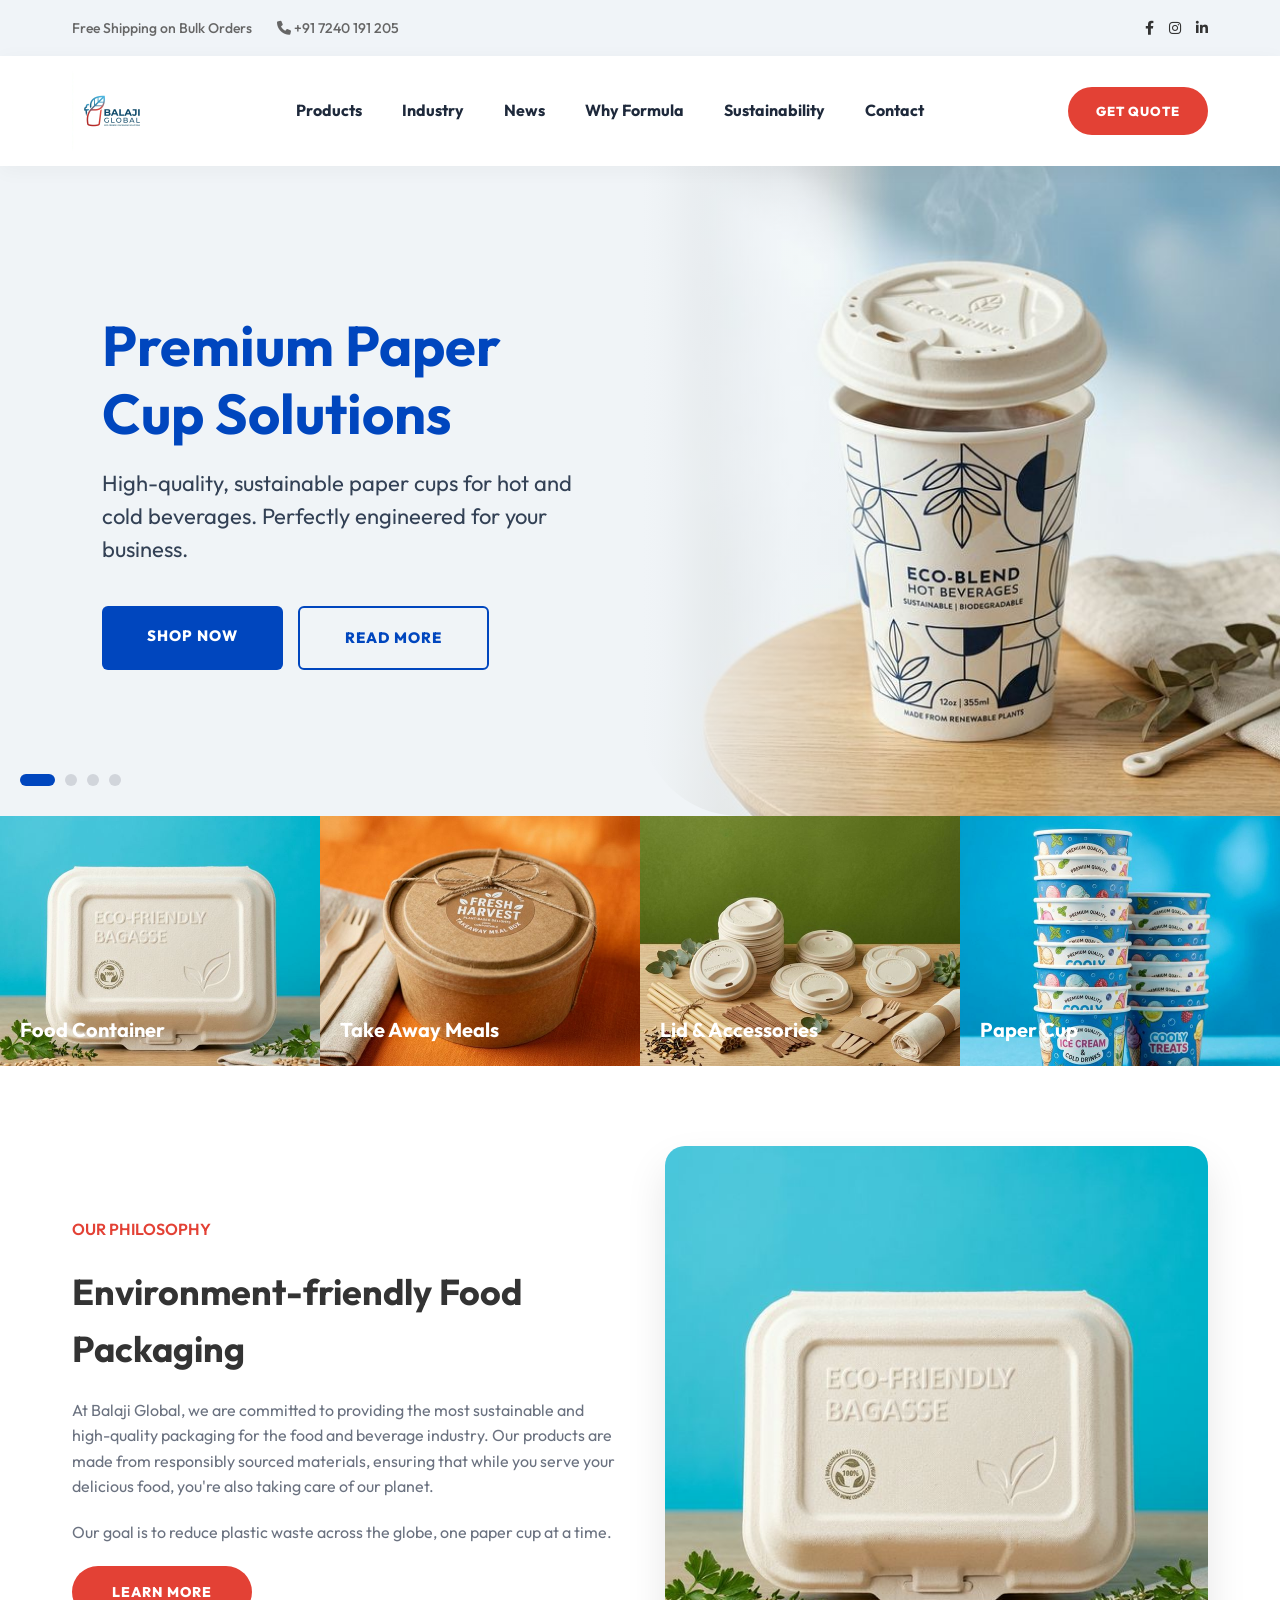
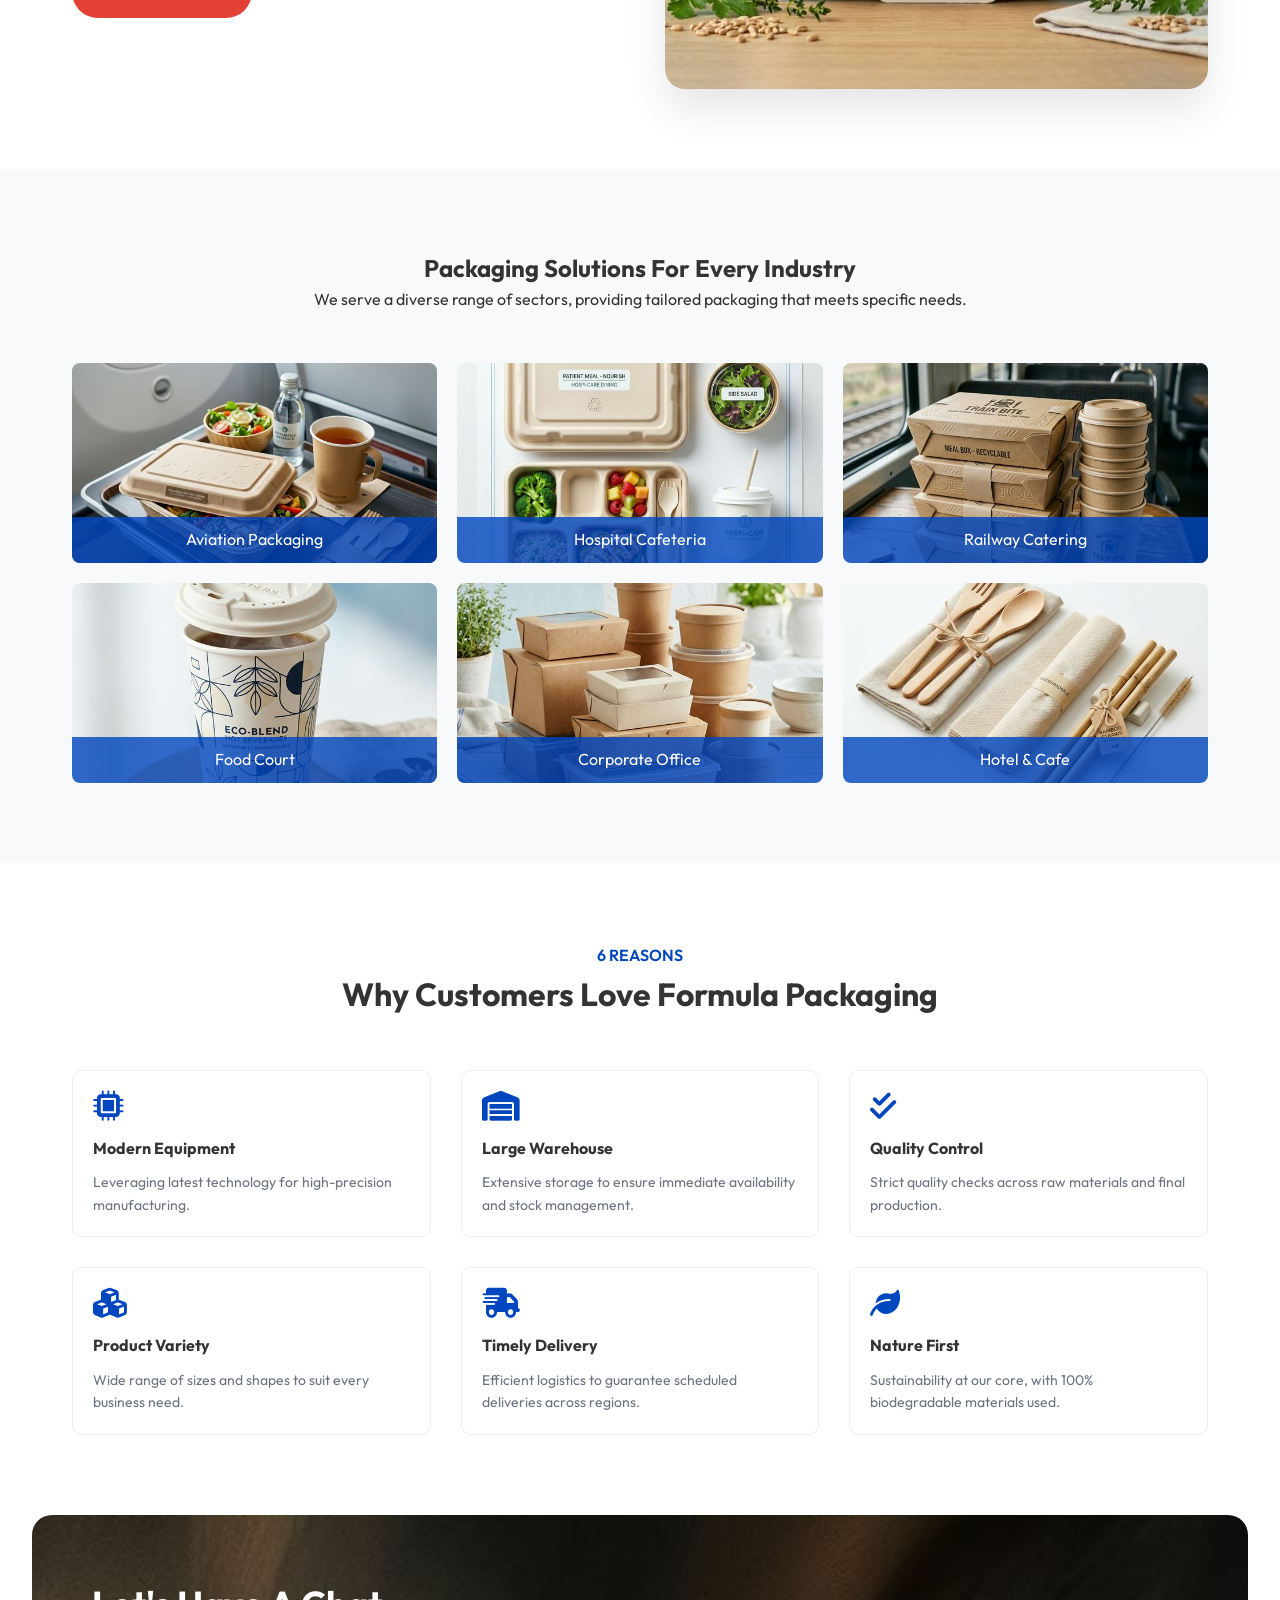
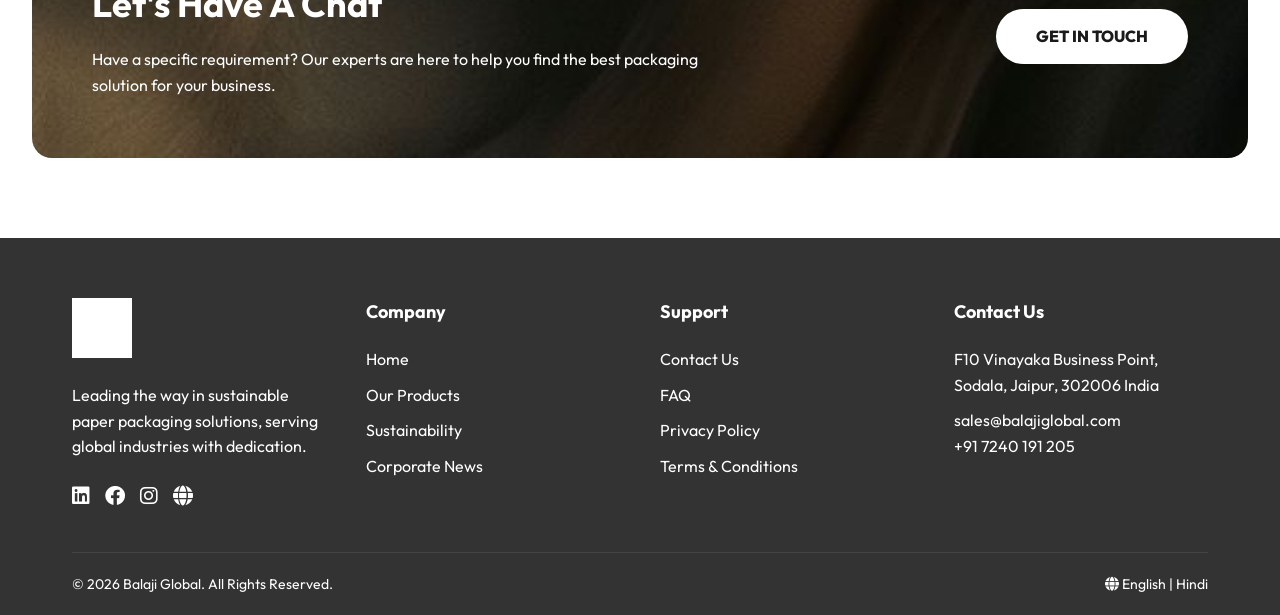
==== index.html @ 2c3d489d "Initial responsive and footer updates" ====
<!DOCTYPE html>
<html lang="en">

<head>
    <meta charset="UTF-8">
    <meta name="viewport" content="width=device-width, initial-scale=1.0">
    <title>Balaji Global | Eco-Friendly Packaging Solutions</title>
    <meta name="description"
        content="Balaji Global is a leading manufacturer of sustainable, eco-friendly food packaging, paper cups, and disposable tableware.">
    <!-- Google Fonts -->
    <link rel="preconnect" href="https://fonts.googleapis.com">
    <link rel="preconnect" href="https://fonts.gstatic.com" crossorigin>
    <link href="https://fonts.googleapis.com/css2?family=Outfit:wght@300;400;600;700&display=swap" rel="stylesheet">
    <!-- Favicon -->
    <link rel="icon" type="image/png" href="./assets/images/logo-icon.png">
    <!-- Custom Style -->
    <link rel="stylesheet" href="./index.css">
    <!-- Font Awesome for Icons -->
    <link rel="stylesheet" href="https://cdnjs.cloudflare.com/ajax/libs/font-awesome/6.0.0/css/all.min.css">
</head>

<body>
    <div class="top-bar">
        <div class="container top-bar-inner">
            <div class="top-info">
                <span>Free Shipping on Bulk Orders</span>
                <span><i class="fas fa-phone"></i> +91 7240 191 205</span>
            </div>
            <div class="top-links">
                <a href="#"><i class="fab fa-facebook-f"></i></a>
                <a href="#"><i class="fab fa-instagram"></i></a>
                <a href="#"><i class="fab fa-linkedin-in"></i></a>
            </div>
        </div>
    </div>

    <!-- Header -->
    <header class="site-header">
        <div class="container header-inner">
            <a href="/" class="logo">
                <img src="./assets/images/logo.png" alt="Balaji Global Logo" style="height: 80px; width: auto;">
            </a>
            <nav class="nav">
                <ul class="nav-links">
                    <li><a href="products.html">Products</a></li>
                    <li><a href="industry.html">Industry</a></li>
                    <li><a href="news.html">News</a></li>
                    <li><a href="formula.html">Why Formula</a></li>
                    <li><a href="sustainability.html">Sustainability</a></li>
                    <li><a href="contact.html">Contact</a></li>
                </ul>
            </nav>
            <div class="header-actions">
                <a href="contact.html" class="btn btn-secondary" style="border-radius: 30px; font-weight: 800; padding: 14px 28px; font-size: 13px;">GET QUOTE</a>
            </div>
            
            <div class="mobile-menu-toggle" id="mobile-toggle">
                <span></span>
                <span></span>
                <span></span>
            </div>
            
            <div class="mobile-nav" id="mobile-menu">
                <a href="index.html">Home</a>
                <a href="products.html">Products</a>
                <a href="industry.html">Industry</a>
                <a href="news.html">News</a>
                <a href="formula.html">Why Formula</a>
                <a href="sustainability.html">Sustainability</a>
                <a href="contact.html">Contact</a>
            </div>
        </div>
    </header>

    <main>
        <!-- Hero Section -->
        <section class="hero">
            <!-- Slide 1: Paper Cups -->
            <div class="hero-slide active">
                <div class="hero-content">
                    <h1>Premium Paper <br>Cup Solutions</h1>
                    <p>High-quality, sustainable paper cups for hot and cold beverages. Perfectly engineered for your business.</p>
                    <div class="hero-actions">
                        <a href="products.html" class="btn btn-primary btn-large" style="font-weight: 800; border-radius: 6px;">SHOP NOW</a>
                        <a href="products.html" class="btn btn-large" style="border: 2px solid var(--primary-color); color: var(--primary-color); background: transparent; font-weight: 800; border-radius: 6px;">READ MORE</a>
                    </div>
                </div>
                <div class="hero-image" style="background-image: url('./assets/images/hero.png');"></div>
            </div>

            <!-- Slide 2: Takeaway -->
            <div class="hero-slide">
                <div class="hero-content">
                    <h1>Eco-Friendly <br>Takeaway Boxes</h1>
                    <p>Durable and grease-resistant food containers for the modern food delivery experience.</p>
                    <div class="hero-actions">
                        <a href="products.html" class="btn btn-primary btn-large" style="font-weight: 800; border-radius: 6px;">VIEW RANGE</a>
                        <a href="contact.html" class="btn btn-large" style="border: 2px solid var(--primary-color); color: var(--primary-color); background: transparent; font-weight: 800; border-radius: 6px;">CATALOGUE</a>
                    </div>
                </div>
                <div class="hero-image" style="background-image: url('./assets/images/hero-takeaway.png');"></div>
            </div>

            <!-- Slide 3: Bagasse Tableware -->
            <div class="hero-slide">
                <div class="hero-content">
                    <h1>Premium Bagasse <br>Tableware</h1>
                    <p>Sturdy, elegant, and 100% compostable plates and bowls made from natural sugarcane fiber.</p>
                    <div class="hero-actions">
                        <a href="products.html" class="btn btn-primary btn-large" style="font-weight: 800; border-radius: 6px;">EXPLORE</a>
                        <a href="products.html" class="btn btn-large" style="border: 2px solid var(--primary-color); color: var(--primary-color); background: transparent; font-weight: 800; border-radius: 6px;">LEARN MORE</a>
                    </div>
                </div>
                <div class="hero-image" style="background-image: url('./assets/images/hero-tableware.png');"></div>
            </div>

            <!-- Slide 4: Accessories -->
            <div class="hero-slide">
                <div class="hero-content">
                    <h1>Sustainable <br>Dining Essentials</h1>
                    <p>From wooden cutlery to bamboo straws, complete your service with our earth-first accessories.</p>
                    <div class="hero-actions">
                        <a href="products.html" class="btn btn-primary btn-large" style="font-weight: 800; border-radius: 6px;">BROWSE ALL</a>
                        <a href="contact.html" class="btn btn-large" style="border: 2px solid var(--primary-color); color: var(--primary-color); background: transparent; font-weight: 800; border-radius: 6px;">GET QUOTE</a>
                    </div>
                </div>
                <div class="hero-image" style="background-image: url('./assets/images/hero-accessories.png');"></div>
            </div>

            <!-- Slider Indicators -->
            <div class="hero-dots" style="left: 20px; z-index: 100;">
                <span class="dot active" data-index="0"></span>
                <span class="dot" data-index="1"></span>
                <span class="dot" data-index="2"></span>
                <span class="dot" data-index="3"></span>
            </div>
        </section>

        <!-- Product Categories -->
        <section class="categories">
            <div class="category-grid">
                <div class="category-card blue">
                    <img src="./assets/images/category-food-container.png" alt="Food Container">
                    <h3>Food Container</h3>
                </div>
                <div class="category-card orange">
                    <img src="./assets/images/category-takeaway.png" alt="Take Away">
                    <h3>Take Away Meals</h3>
                </div>
                <div class="category-card green">
                    <img src="./assets/images/category-lids.png" alt="Lids">
                    <h3>Lid & Accessories</h3>
                </div>
                <div class="category-card blue">
                    <img src="./assets/images/category-paper-cup.png" alt="Paper Cup">
                    <h3>Paper Cup</h3>
                </div>
            </div>
        </section>

        <!-- Philosophy / Environment Section -->
        <section class="section">
            <div class="container about-section">
                <div class="about-content">
                    <p style="color: var(--accent-red); font-weight: 600;">OUR PHILOSOPHY</p>
                    <h2>Environment-friendly Food Packaging</h2>
                    <p>At Balaji Global, we are committed to providing the most sustainable and high-quality packaging
                        for the food and beverage industry. Our products are made from responsibly sourced materials,
                        ensuring that while you serve your delicious food, you're also taking care of our planet.</p>
                    <p>Our goal is to reduce plastic waste across the globe, one paper cup at a time.</p>
                    <a href="products.html" class="btn btn-secondary" style="border-radius: 30px; padding: 15px 40px; font-weight: 800;">LEARN MORE</a>
                </div>
                <div class="about-image">
                    <img src="./assets/images/category-food-container.png" alt="Sustainable Packaging"
                        style="border-radius: 20px; box-shadow: 0 20px 40px rgba(0,0,0,0.1);">
                </div>
            </div>
        </section>

        <!-- Applications Section -->
        <section class="section" style="background-color: var(--light-bg);">
            <div class="container">
                <div class="section-header" style="text-align: center; margin-bottom: 50px;">
                    <h2>Packaging Solutions For Every Industry</h2>
                    <p>We serve a diverse range of sectors, providing tailored packaging that meets specific needs.</p>
                </div>
                <div class="app-grid">
                    <div class="app-card">
                        <img src="./assets/images/industry-aviation.png" alt="Aviation">
                        <div class="app-card-overlay">Aviation Packaging</div>
                    </div>
                    <div class="app-card">
                        <img src="./assets/images/industry-healthcare.png" alt="Hospital">
                        <div class="app-card-overlay">Hospital Cafeteria</div>
                    </div>
                    <div class="app-card">
                        <img src="./assets/images/industry-railway.png" alt="Railway">
                        <div class="app-card-overlay">Railway Catering</div>
                    </div>
                    <div class="app-card">
                        <img src="./assets/images/hero.png" alt="Food Court">
                        <div class="app-card-overlay">Food Court</div>
                    </div>
                    <div class="app-card">
                        <img src="./assets/images/hero-takeaway.png" alt="Office">
                        <div class="app-card-overlay">Corporate Office</div>
                    </div>
                    <div class="app-card">
                        <img src="./assets/images/hero-accessories.png" alt="Railway">
                        <div class="app-card-overlay">Hotel & Cafe</div>
                    </div>
                </div>
            </div>
        </section>

        <!-- Features (Why Us) Section -->
        <section class="section" style="background-color: #fff;">
            <div class="container">
                <div class="section-header" style="text-align: center; margin-bottom: 50px;">
                    <p style="color: var(--primary-color); font-weight: 600;">6 REASONS</p>
                    <h2 style="font-size: 32px;">Why Customers Love Formula Packaging</h2>
                </div>
                <div class="features-grid">
                    <div class="why-item" style="padding: 20px; border: 1px solid #eee; border-radius: 10px;">
                        <i class="fas fa-microchip"
                            style="font-size: 30px; color: var(--primary-color); margin-bottom: 15px; display: block;"></i>
                        <h4 style="margin-bottom: 10px;">Modern Equipment</h4>
                        <p style="color: var(--text-muted); font-size: 14px;">Leveraging latest technology for
                            high-precision manufacturing.</p>
                    </div>
                    <div class="why-item" style="padding: 20px; border: 1px solid #eee; border-radius: 10px;">
                        <i class="fas fa-warehouse"
                            style="font-size: 30px; color: var(--primary-color); margin-bottom: 15px; display: block;"></i>
                        <h4 style="margin-bottom: 10px;">Large Warehouse</h4>
                        <p style="color: var(--text-muted); font-size: 14px;">Extensive storage to ensure immediate
                            availability and stock management.</p>
                    </div>
                    <div class="why-item" style="padding: 20px; border: 1px solid #eee; border-radius: 10px;">
                        <i class="fas fa-check-double"
                            style="font-size: 30px; color: var(--primary-color); margin-bottom: 15px; display: block;"></i>
                        <h4 style="margin-bottom: 10px;">Quality Control</h4>
                        <p style="color: var(--text-muted); font-size: 14px;">Strict quality checks across raw materials
                            and final production.</p>
                    </div>
                    <div class="why-item" style="padding: 20px; border: 1px solid #eee; border-radius: 10px;">
                        <i class="fas fa-cubes"
                            style="font-size: 30px; color: var(--primary-color); margin-bottom: 15px; display: block;"></i>
                        <h4 style="margin-bottom: 10px;">Product Variety</h4>
                        <p style="color: var(--text-muted); font-size: 14px;">Wide range of sizes and shapes to suit
                            every business need.</p>
                    </div>
                    <div class="why-item" style="padding: 20px; border: 1px solid #eee; border-radius: 10px;">
                        <i class="fas fa-shipping-fast"
                            style="font-size: 30px; color: var(--primary-color); margin-bottom: 15px; display: block;"></i>
                        <h4 style="margin-bottom: 10px;">Timely Delivery</h4>
                        <p style="color: var(--text-muted); font-size: 14px;">Efficient logistics to guarantee scheduled
                            deliveries across regions.</p>
                    </div>
                    <div class="why-item" style="padding: 20px; border: 1px solid #eee; border-radius: 10px;">
                        <i class="fas fa-leaf"
                            style="font-size: 30px; color: var(--primary-color); margin-bottom: 15px; display: block;"></i>
                        <h4 style="margin-bottom: 10px;">Nature First</h4>
                        <p style="color: var(--text-muted); font-size: 14px;">Sustainability at our core, with 100%
                            biodegradable materials used.</p>
                    </div>
                </div>
            </div>
        </section>

        <!-- Call to Action Chat Banner -->
        <section class="section" style="padding: 0;">
            <div class="container chat-banner"
                style="background-image: url('./assets/images/chat-bg.png'); background-size: cover; border-radius: 20px;">
                <div class="chat-content">
                    <h2>Let's Have A Chat</h2>
                    <p>Have a specific requirement? Our experts are here to help you find the best packaging solution
                        for your business.</p>
                </div>
                <a href="contact.html" class="btn active" style="background-color: var(--white); color: var(--dark-bg); font-weight: 800; padding: 15px 40px; border-radius: 30px;">GET IN TOUCH</a>
            </div>
        </section>
    </main>

    <!-- Footer -->
    <footer class="site-footer">
        <div class="container">
            <div class="footer-grid">
                <div class="footer-col">
                    <img src="./assets/images/logo.png" alt="Logo"
                        style="height: 60px; width: auto; margin-bottom: 25px; filter: brightness(0) invert(1);">
                    <p>Leading the way in sustainable paper packaging solutions, serving global industries with
                        dedication.</p>
                    <div class="social-icons" style="margin-top:20px; display: flex; gap:15px;">
                        <a href="https://www.linkedin.com/company/jprglobalexports" target="_blank" style="color: #fff; font-size: 20px;"><i class="fab fa-linkedin"></i></a>
                        <a href="https://www.facebook.com/jprglobalexports" target="_blank" style="color: #fff; font-size: 20px;"><i class="fab fa-facebook"></i></a>
                        <a href="https://www.instagram.com/jprglobalexports/" target="_blank" style="color: #fff; font-size: 20px;"><i class="fab fa-instagram"></i></a>
                        <a href="https://t.globallinker.com/t92Dm" target="_blank" style="color: #fff; font-size: 20px;" title="Indian Trade Portal"><i class="fas fa-globe"></i></a>
                    </div>
                </div>
                <div class="footer-col">
                    <h4>Company</h4>
                    <ul class="footer-links">
                        <li><a href="index.html">Home</a></li>
                        <li><a href="products.html">Our Products</a></li>
                        <li><a href="sustainability.html">Sustainability</a></li>
                        <li><a href="news.html">Corporate News</a></li>
                    </ul>
                </div>
                <div class="footer-col">
                    <h4>Support</h4>
                    <ul class="footer-links">
                        <li><a href="contact.html">Contact Us</a></li>
                        <li><a href="#">FAQ</a></li>
                        <li><a href="#">Privacy Policy</a></li>
                        <li><a href="#">Terms & Conditions</a></li>
                    </ul>
                </div>
                <div class="footer-col">
                    <h4>Contact Us</h4>
                    <p>F10 Vinayaka Business Point,<br>Sodala, Jaipur, 302006 India</p>
                    <p style="margin-top: 10px;">sales@balajiglobal.com</p>
                    <p>+91 7240 191 205</p>
                </div>
            </div>
            <div class="footer-bottom">
                <p>&copy; 2026 Balaji Global. All Rights Reserved.</p>
                <div class="language-selector">
                    <i class="fas fa-globe"></i> English | Hindi
                </div>
            </div>
        </div>
    </footer>
    <script src="./main.js"></script>
</body>

</html>
---- index.css ----
:root {
  --primary-color: #0046be; 
  --secondary-color: #f99d1c;
  --accent-red: #e34135;
  --accent-green: #8cc63f;
  --dark-bg: #1a1a1a;
  --light-bg: #f8f9fa;
  --text-color: #333333;
  --text-muted: #6b7280;
  --white: #ffffff;
  --container-width: 1400px;
  --header-height: 100px;
  --transition-speed: 0.3s;
  --border-radius: 8px;
}

/* Reset and Base Styles */
* {
  margin: 0;
  padding: 0;
  box-sizing: border-box;
}

html {
  scroll-behavior: smooth;
}

body {
  font-family: 'Outfit', 'Inter', sans-serif;
  color: var(--text-color);
  background-color: var(--white);
  line-height: 1.6;
}

a {
  text-decoration: none;
  color: inherit;
  transition: var(--transition-speed);
}

ul {
  list-style: none;
}

img {
  max-width: 100%;
  height: auto;
  display: block;
}

.container {
  max-width: var(--container-width);
  margin: 0 auto;
  padding: 0 40px;
}

.section {
  padding: 80px 0;
}

.btn {
  display: inline-block;
  padding: 12px 24px;
  border-radius: var(--border-radius);
  font-weight: 600;
  cursor: pointer;
  transition: var(--transition-speed);
  border: none;
}

.btn-primary {
  background-color: var(--primary-color);
  color: var(--white);
}

.btn-primary:hover {
  background-color: #0037a3;
  transform: translateY(-2px);
}

.btn-secondary {
  background-color: #e34135;
  color: var(--white);
  text-transform: uppercase;
  letter-spacing: 1px;
  font-size: 14px;
  padding: 10px 25px;
  border-radius: 5px;
}

.btn-secondary:hover {
  background-color: #c9352b;
  transform: translateY(-2px);
}

/* Top Bar */
.top-bar {
  background-color: #f0f4f8;
  padding: 8px 0;
  font-size: 14px;
}

.top-bar-inner {
  display: flex;
  justify-content: space-between;
  align-items: center;
  height: 40px;
}

.top-info {
  display: flex;
  gap: 25px;
  align-items: center;
  color: #666;
  font-weight: 500;
}

.top-links {
  display: flex;
  align-items: center;
  gap: 15px;
}

.top-links a i {
  color: #333;
  transition: var(--transition-speed);
}

/* Header */
.site-header {
  height: var(--header-height);
  background-color: var(--white);
  box-shadow: 0 4px 20px rgba(0,0,0,0.04);
  position: sticky;
  top: 0;
  z-index: 1000;
  display: flex;
  align-items: center;
}

.header-inner {
  display: flex;
  justify-content: space-between;
  align-items: center;
  width: 100%;
}

.logo img {
  height: 90px;
  width: auto;
  object-fit: contain;
  transition: transform 0.3s ease;
}

.nav {
  flex-grow: 1;
  display: flex;
  justify-content: center;
}

.mobile-menu-toggle {
  display: none;
  flex-direction: column;
  gap: 5px;
  cursor: pointer;
  z-index: 1000;
  padding: 10px;
}

.mobile-menu-toggle span {
  width: 28px;
  height: 3px;
  background-color: var(--primary-color);
  border-radius: 3px;
  transition: all 0.3s ease;
}

/* Mobile Nav Overlay */
.mobile-nav {
  position: fixed;
  top: 0;
  right: -100%;
  width: 80%;
  height: 100vh;
  background-color: var(--white);
  z-index: 999;
  display: flex;
  flex-direction: column;
  padding: 100px 40px;
  gap: 30px;
  box-shadow: -10px 0 30px rgba(0,0,0,0.1);
  transition: all 0.5s cubic-bezier(0.4, 0, 0.2, 1);
}

.mobile-nav.active {
  right: 0;
}

.mobile-nav a {
  font-size: 24px;
  font-weight: 700;
  color: var(--text-color);
  text-decoration: none;
}

.mobile-nav a.active {
  color: var(--primary-color);
}

.nav-links {
  display: flex;
  gap: 40px;
}

.nav-links a {
  font-weight: 700;
  font-size: 16px;
  color: #1e293b;
  text-transform: capitalize;
  transition: all 0.3s ease;
}

.nav-links a:hover {
  color: var(--primary-color);
}

.header-actions {
  display: flex;
  align-items: center;
  gap: 20px;
}

.header-actions i {
  font-size: 22px;
  color: #222;
  cursor: pointer;
  transition: var(--transition-speed);
}

.header-actions i:hover {
  color: var(--primary-color);
}

/* Hero Section */
.hero {
  position: relative;
  height: 650px;
  background-color: #f0f4f7;
  overflow: hidden;
}

.hero-slide {
  position: absolute;
  top: 0;
  left: 0;
  width: 100%;
  height: 100%;
  display: flex !important;
  align-items: center;
  justify-content: flex-start;
  opacity: 0;
  visibility: hidden;
  transition: opacity 1s ease-in-out, visibility 1s;
  z-index: 1;
  background-color: #f0f4f7;
}

.hero-slide.active {
  opacity: 1;
  visibility: visible;
  z-index: 10;
}

.hero-slide .container {
  position: relative;
  z-index: 20;
  pointer-events: none;
}

.hero-content {
  width: 45%;
  pointer-events: auto;
  transform: translateX(-50px);
  transition: transform 1s ease-out;
  padding-left: 8%;
  z-index: 20;
}

.hero-slide.active .hero-content {
  transform: translateX(0);
}

.hero-content h1 {
  font-size: 56px;
  line-height: 1.2;
  margin-bottom: 20px;
  color: var(--primary-color);
  font-weight: 700;
  max-width: 800px;
}

.hero-content p {
  font-size: 22px;
  margin-bottom: 40px;
  color: #334155;
  line-height: 1.5;
  max-width: 550px;
}

.hero-image {
  position: absolute;
  top: 0;
  right: 0;
  width: 50%;
  height: 100%;
  background-size: cover;
  background-position: center center;
  z-index: 5;
  border-bottom-left-radius: 100px;
}

.hero-image::after {
  content: '';
  position: absolute;
  top: 0;
  left: 0;
  width: 40%;
  height: 100%;
  background: linear-gradient(to right, #f0f4f7, transparent);
  pointer-events: none;
}

.hero-actions {
  display: flex;
  gap: 15px;
}

.btn-large {
  padding: 18px 45px;
  font-size: 15px;
  letter-spacing: 1px;
  border-radius: 50px;
  text-transform: uppercase;
}

.hero-dots {
  position: absolute;
  bottom: 30px;
  left: 20px;
  display: flex;
  gap: 10px;
  z-index: 20;
}

.dot {
  width: 12px;
  height: 12px;
  border-radius: 50%;
  background-color: #d1d5db;
  cursor: pointer;
  transition: all 0.4s cubic-bezier(0.175, 0.885, 0.32, 1.275);
}

.dot.active {
  background-color: var(--primary-color);
  width: 35px;
  border-radius: 10px;
}

@keyframes slideInLeft {
  from {
    opacity: 0;
    transform: translateX(-50px);
  }
  to {
    opacity: 1;
    transform: translateX(0);
  }
}

/* Category Grid */
.category-grid {
  display: grid;
  grid-template-columns: repeat(4, 1fr);
  gap: 0;
}

.category-card {
  position: relative;
  height: 250px;
  overflow: hidden;
  color: var(--white);
  display: flex;
  flex-direction: column;
  justify-content: flex-end;
  padding: 20px;
  transition: transform 0.5s ease;
}

.category-card:hover {
  transform: scale(1.02);
  z-index: 10;
}

.category-card img {
  position: absolute;
  top: 0;
  left: 0;
  width: 100%;
  height: 100%;
  object-fit: cover;
  z-index: 1;
}

.category-card h3 {
  position: relative;
  z-index: 2;
  font-size: 20px;
}

.category-card.blue { background-color: var(--primary-color); }
.category-card.orange { background-color: var(--secondary-color); }
.category-card.green { background-color: var(--accent-green); }

/* About Section */
.about-section {
  display: grid;
  grid-template-columns: 1fr 1fr;
  gap: 50px;
  align-items: center;
}

.about-content h2 {
  font-size: 36px;
  margin-bottom: 20px;
}

.about-content p {
  margin-bottom: 20px;
  color: var(--text-muted);
}

/* Application Grid */
.app-grid {
  display: grid;
  grid-template-columns: repeat(3, 1fr);
  gap: 20px;
}

.app-card {
  position: relative;
  height: 200px;
  border-radius: var(--border-radius);
  overflow: hidden;
}

.app-card img {
  width: 100%;
  height: 100%;
  object-fit: cover;
}

.app-card-overlay {
  position: absolute;
  bottom: 0;
  left: 0;
  width: 100%;
  background: rgba(0, 70, 190, 0.8);
  color: var(--white);
  padding: 10px;
  text-align: center;
}

/* Features Section */
.features-section {
  background-color: #f9f9f9;
}

.features-grid {
  display: grid;
  grid-template-columns: 1fr 1fr;
  gap: 50px;
}

.feature-item {
  display: flex;
  gap: 20px;
  margin-bottom: 30px;
}

.feature-icon {
  width: 50px;
  height: 50px;
  background-color: var(--primary-color);
  color: var(--white);
  border-radius: 50%;
  display: flex;
  align-items: center;
  justify-content: center;
  flex-shrink: 0;
}

/* Footer */
.site-footer {
  background-color: #333;
  color: var(--white);
  padding: 60px 0 20px;
}

.footer-grid {
  display: grid;
  grid-template-columns: repeat(4, 1fr);
  gap: 40px;
  margin-bottom: 40px;
}

.footer-col h4 {
  margin-bottom: 20px;
  font-size: 18px;
}

.footer-links li {
  margin-bottom: 10px;
}

.footer-links a:hover {
  text-decoration: underline;
}

.footer-bottom {
  padding-top: 20px;
  border-top: 1px solid #444;
  display: flex;
  justify-content: space-between;
  font-size: 14px;
}

/* Features Grid */
.features-grid {
  display: grid;
  grid-template-columns: repeat(3, 1fr);
  gap: 30px;
}

/* Chat Banner */
.chat-banner {
  padding: 60px;
  color: var(--white);
  display: flex;
  justify-content: space-between;
  align-items: center;
  margin-bottom: 80px;
  text-align: left;
}

.chat-content {
  max-width: 60%;
}

.chat-banner h2 {
  font-size: 36px;
  margin-bottom: 15px;
}

/* --- Comprehensive Responsive System --- */

@media (max-width: 1400px) {
  .container {
    max-width: 95%;
  }
}

@media (max-width: 1200px) {
  .hero-content h1 {
    font-size: 48px;
  }
}

@media (max-width: 1024px) {
  .nav {
    display: none; /* Hide standard nav for mobile */
  }

  /* Hamburger Toggle */
  .mobile-menu-toggle {
    display: flex !important;
  }

  .header-actions {
    display: none;
  }

  .hero-slide {
    padding-left: 5%;
    flex-direction: column;
    justify-content: center;
    text-align: center;
  }

  .hero-content {
    width: 90%;
    margin-bottom: 40px;
  }

  .hero-image {
    width: 80%;
    margin: 0 auto;
  }

  .footer-grid, .category-grid, .app-grid, .stats-grid {
    grid-template-columns: repeat(2, 1fr);
  }
}

@media (max-width: 768px) {
  .top-bar {
    display: none; /* Hide top bar on tablet/mobile if it gets messy */
  }

  .hero-content h1 {
    font-size: 32px;
  }

  .hero-image {
    width: 100%;
    opacity: 0.4;
    position: absolute;
    top: 50%;
    left: 50%;
    transform: translate(-50%, -50%) scale(1.2);
    z-index: 10;
  }

  .hero-content {
    width: 100%;
    z-index: 20;
    pointer-events: none;
    transform: none;
    padding: 20px;
    background: rgba(255,255,255,0.7);
    backdrop-filter: blur(10px);
    border-radius: 20px;
  }

  .hero-content .btn-group {
    pointer-events: auto;
  }

  .section {
    padding: 60px 0;
  }

  .section-title {
    font-size: 32px;
  }

  .about-content {
    grid-template-columns: 1fr;
  }

  .footer-grid, .category-grid, .app-grid, .stats-grid, .features-grid {
    grid-template-columns: 1fr;
  }

  .footer-bottom {
    flex-direction: column;
    text-align: center;
    gap: 15px;
  }
  
  /* Generic fixes for flex rows that are hardcoded in HTML styles */
  [style*="display: flex; gap: 60px;"] {
    flex-direction: column !important;
    gap: 30px !important;
  }

  [style*="display: grid; grid-template-columns: repeat(2, 1fr);"] {
    grid-template-columns: 1fr !important;
  }

  /* Contact Page Grid Fix */
  .container[style*="display: flex; max-width: 1100px;"] {
    flex-direction: column !important;
  }
  
  div[style*="width: 40%;"] {
    width: 100% !important;
    padding: 40px 20px !important;
  }
  
  div[style*="width: 60%;"] {
    width: 100% !important;
    padding: 40px 20px !important;
  }
}

@media (max-width: 480px) {
  .hero-content {
    padding: 30px 20px !important;
    width: 95% !important;
  }

  .hero-content h1 {
    font-size: 24px;
    line-height: 1.2;
    margin-bottom: 10px;
  }
  
  .hero-content p {
    font-size: 14px;
    line-height: 1.4;
    margin-bottom: 20px;
  }
  
  .container {
    padding: 0 15px;
  }

  .btn {
    width: 100%;
    margin-bottom: 10px;
    padding: 12px;
    font-size: 15px;
  }

  .btn-group {
    flex-direction: column;
    width: 100%;
  }

  /* Hide most of the top bar content to keep it clean */
  .top-bar-left span {
    display: none;
  }
  
  .top-bar-right {
    width: 100%;
    justify-content: center;
  }

  /* Chat Banner Mobile Fix */
  .chat-banner {
    flex-direction: column;
    padding: 60px 20px !important;
    text-align: center;
    border-radius: 0 !important;
    margin: 0 -15px 50px !important;
    gap: 30px;
  }

  .chat-content {
    max-width: 100%;
  }

  .chat-banner .btn {
    width: auto !important;
    min-width: 200px;
  }
}

/* Animations */
.fade-out {
  opacity: 0;
  transform: translateY(20px);
  transition: all 0.8s ease-out;
}

.fade-in {
  opacity: 1;
  transform: translateY(0);
}

.btn:hover {
  filter: brightness(1.1);
  transform: translateY(-2px);
  box-shadow: 0 4px 12px rgba(0,0,0,0.1);
}
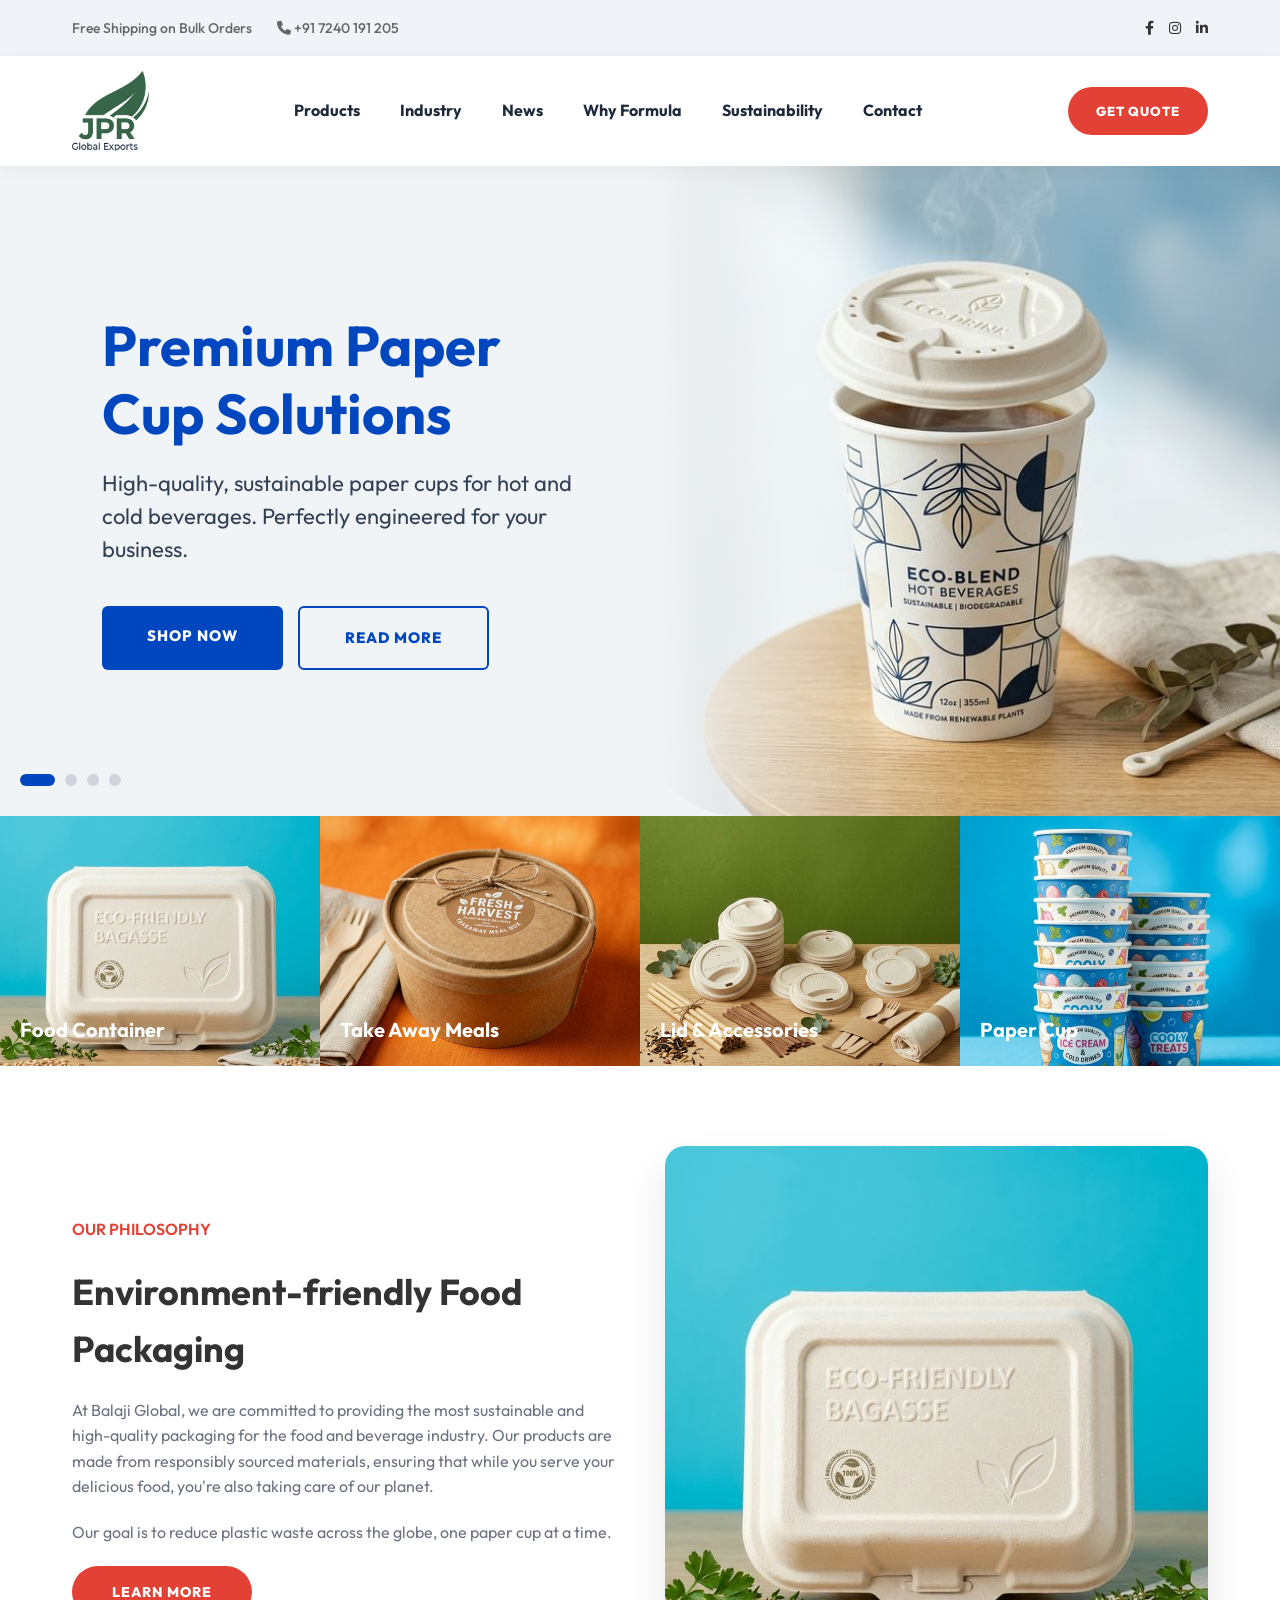
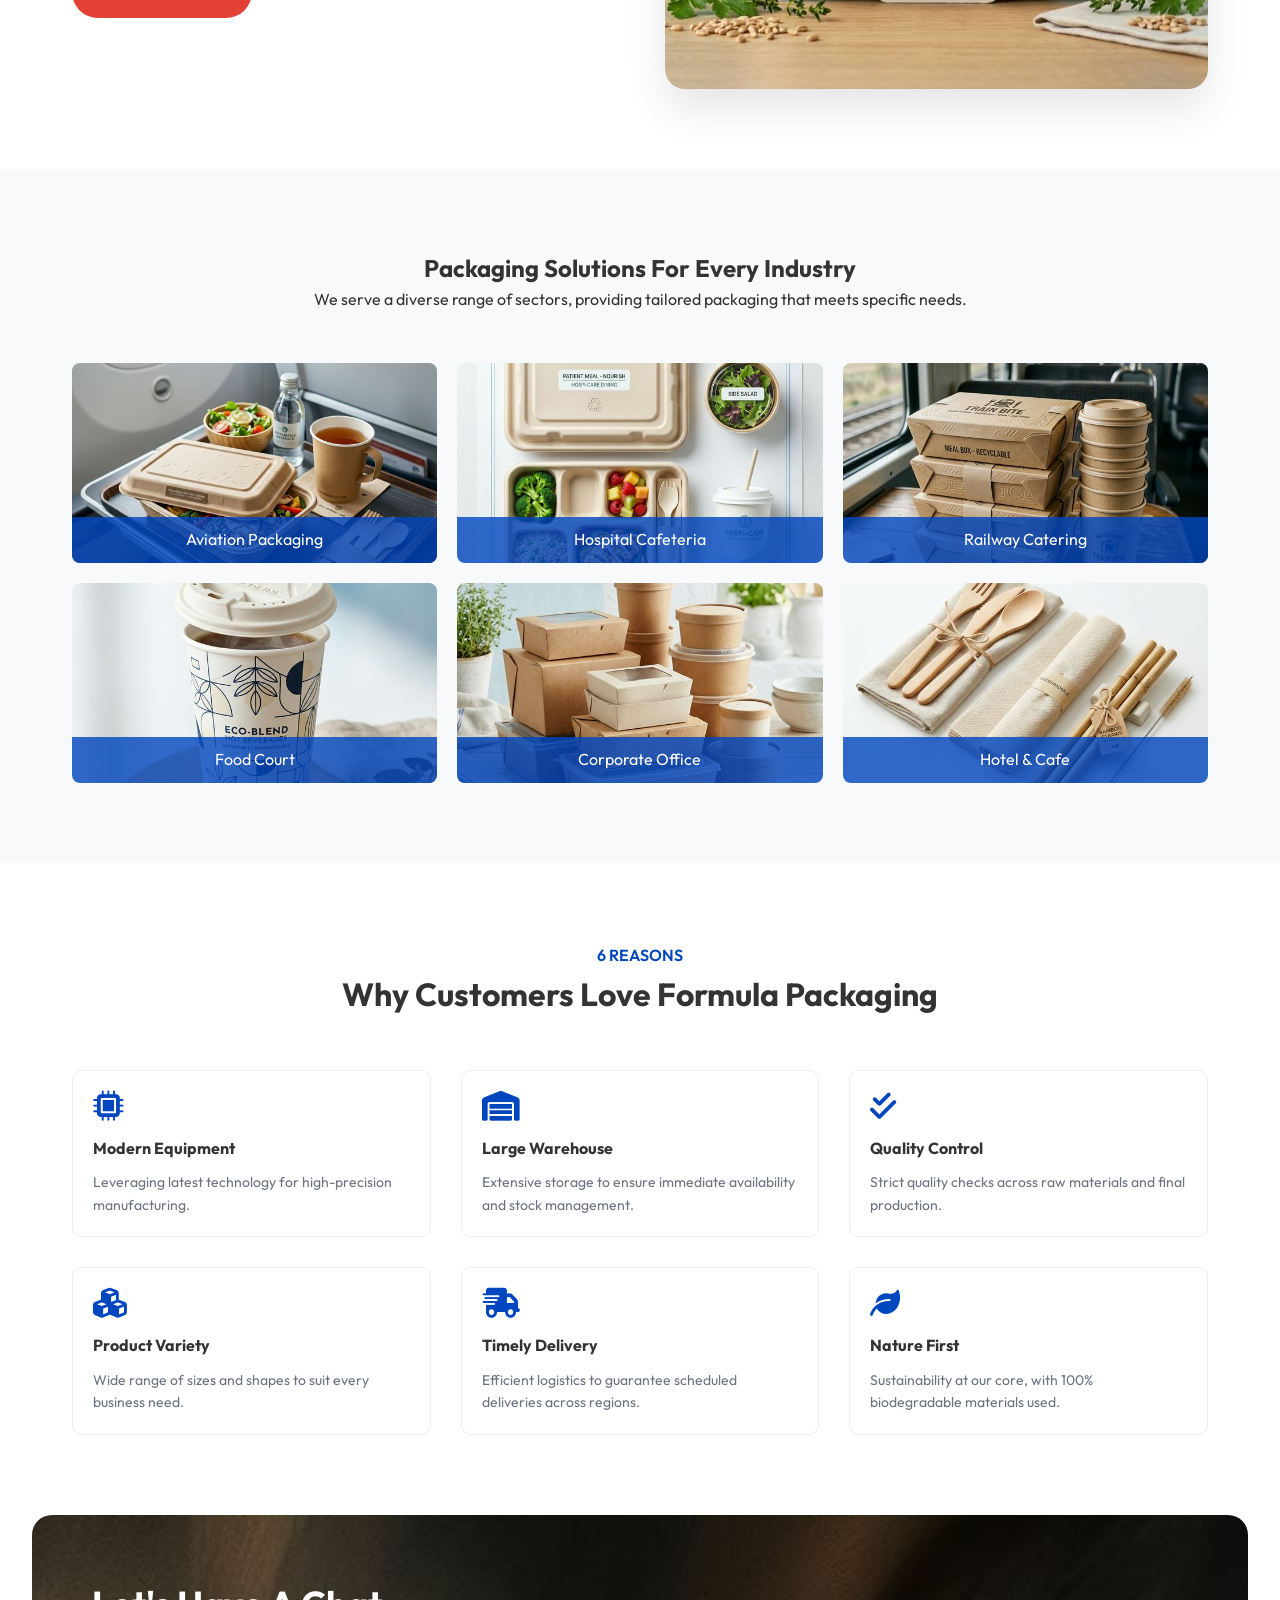
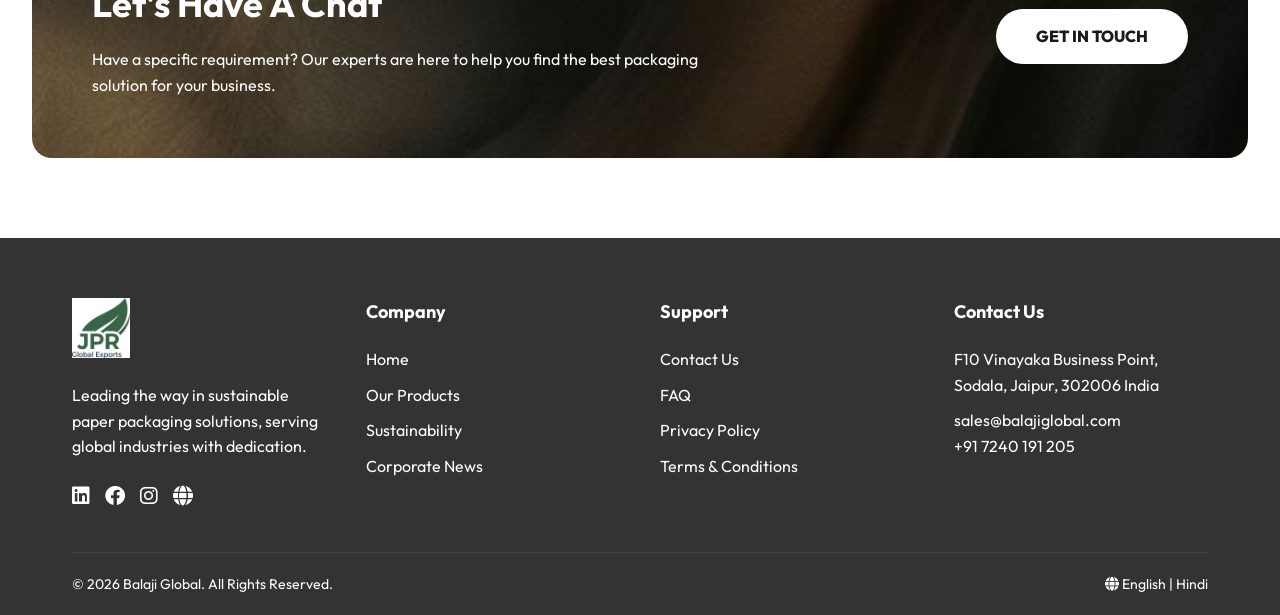
==== commit 5597f2da: "Update site logo to logo.jpg and remove footer filters" ====
--- a/index.html
+++ b/index.html
@@ -38,7 +38,7 @@
     <header class="site-header">
         <div class="container header-inner">
             <a href="/" class="logo">
-                <img src="./assets/images/logo.png" alt="Balaji Global Logo" style="height: 80px; width: auto;">
+                <img src="./assets/images/logo.jpg" alt="Balaji Global Logo" style="height: 80px; width: auto;">
             </a>
             <nav class="nav">
                 <ul class="nav-links">
@@ -286,8 +286,8 @@
         <div class="container">
             <div class="footer-grid">
                 <div class="footer-col">
-                    <img src="./assets/images/logo.png" alt="Logo"
-                        style="height: 60px; width: auto; margin-bottom: 25px; filter: brightness(0) invert(1);">
+                    <img src="./assets/images/logo.jpg" alt="Logo"
+                        style="height: 60px; width: auto; margin-bottom: 25px; ">
                     <p>Leading the way in sustainable paper packaging solutions, serving global industries with
                         dedication.</p>
                     <div class="social-icons" style="margin-top:20px; display: flex; gap:15px;">
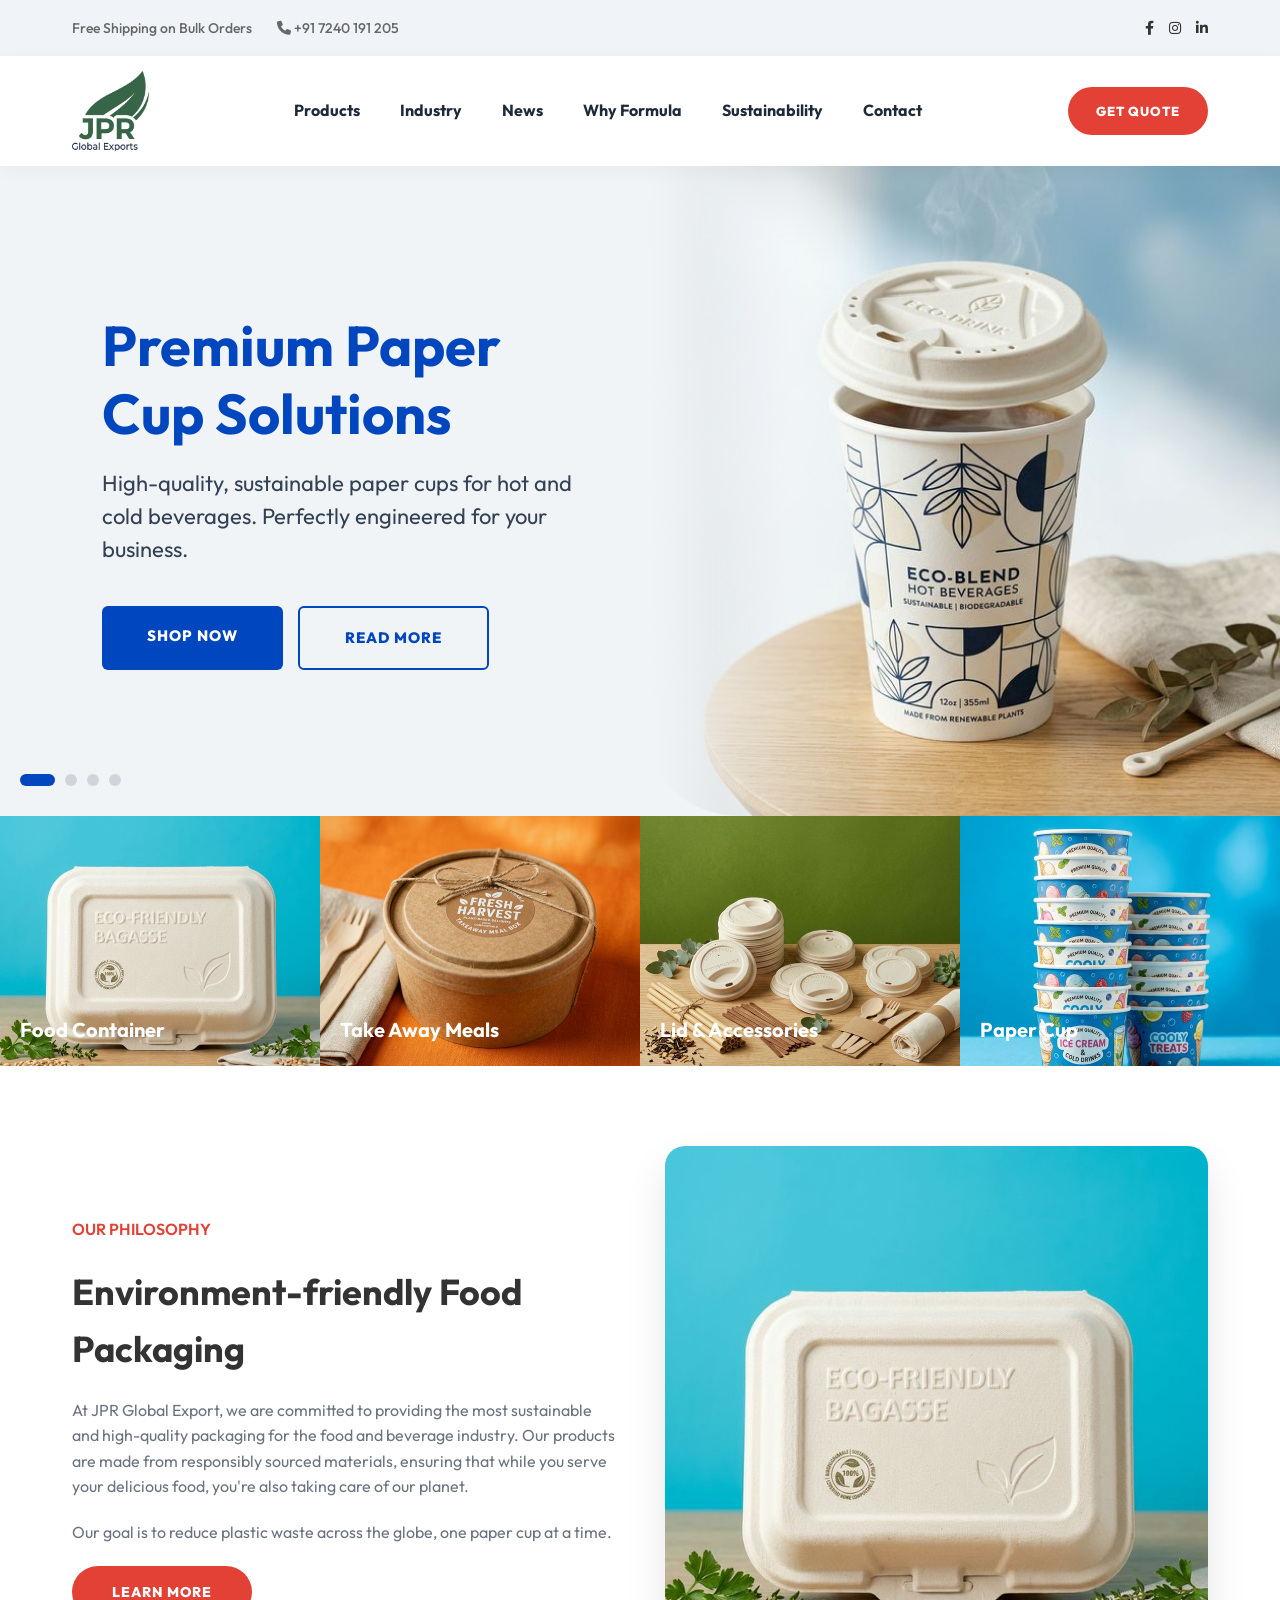
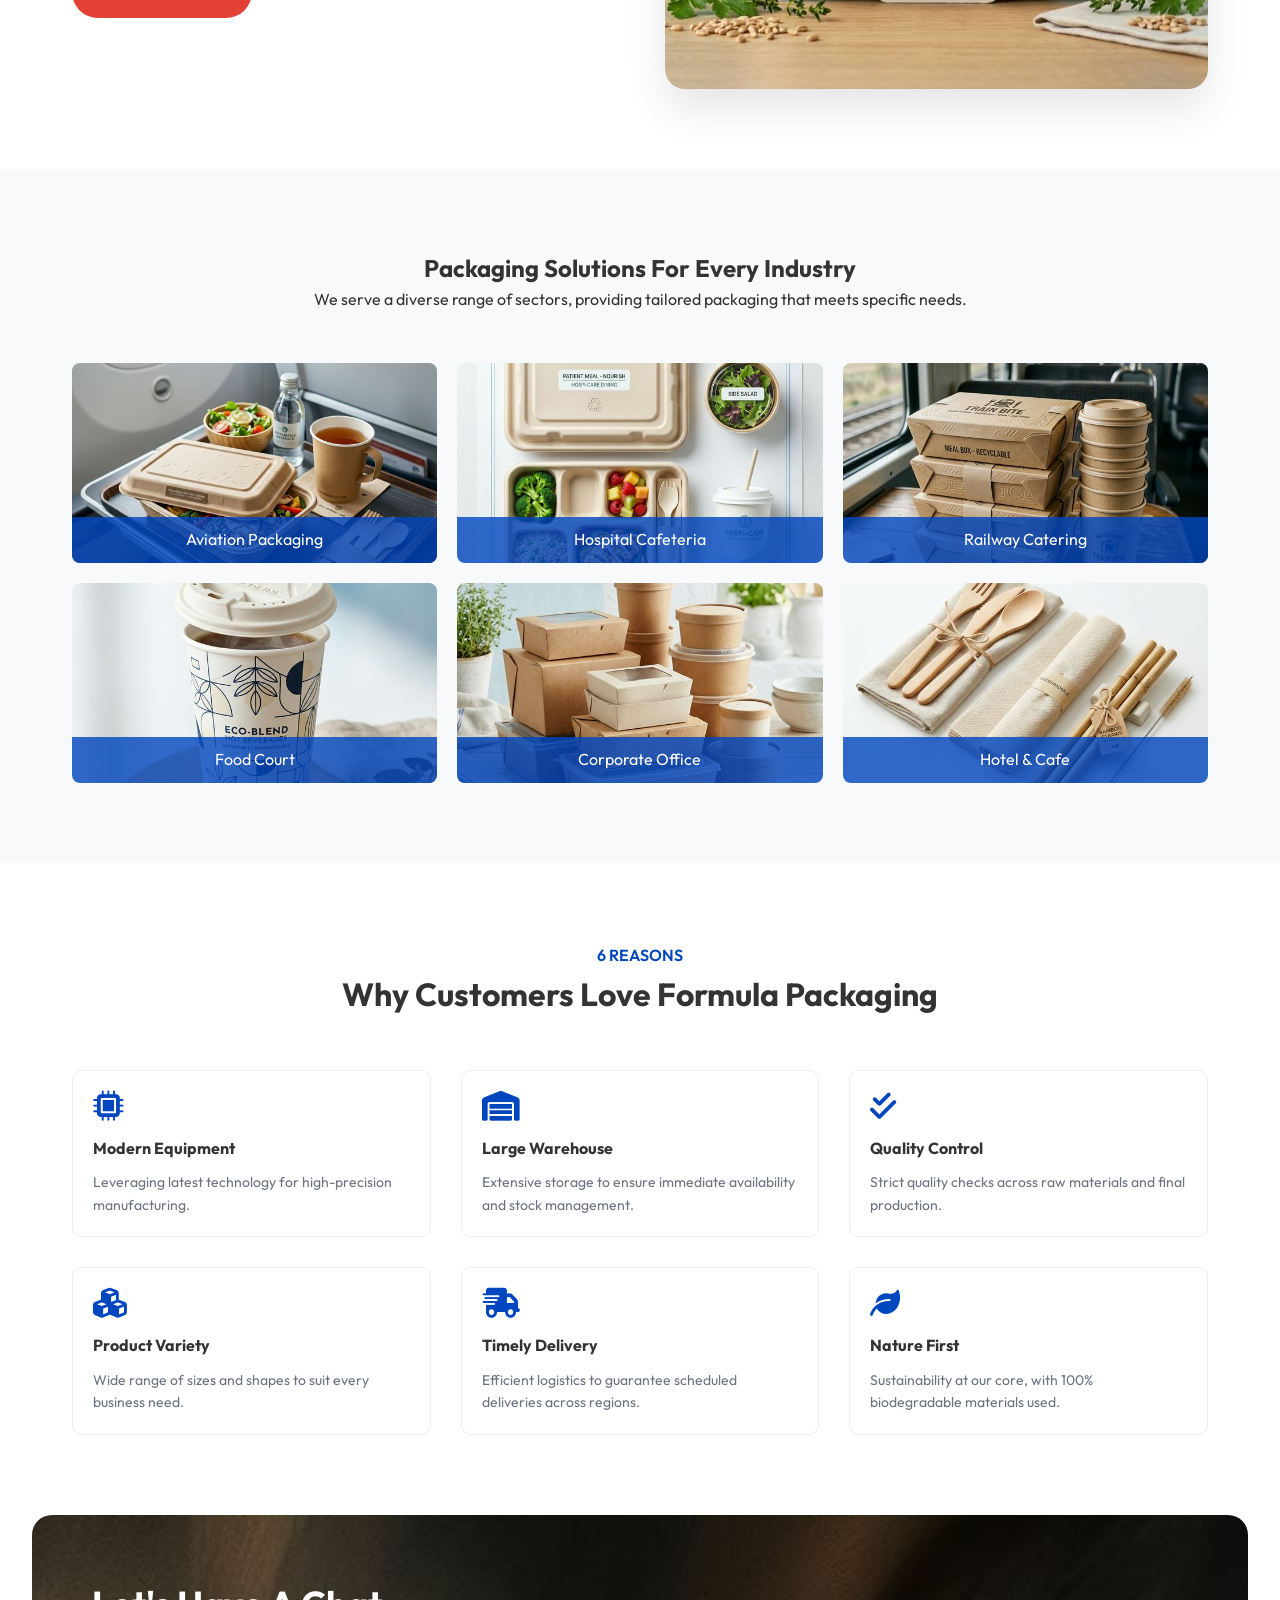
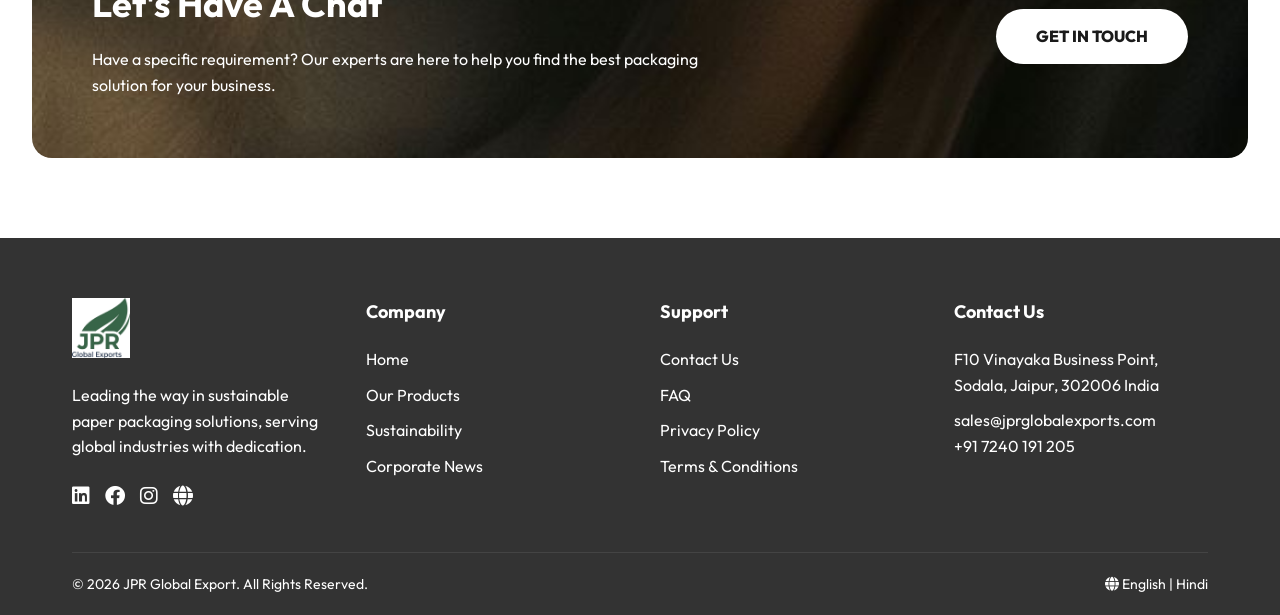
==== commit 0cdea3f7: "Rebrand website to JPR Global Export" ====
--- a/index.html
+++ b/index.html
@@ -4,9 +4,9 @@
 <head>
     <meta charset="UTF-8">
     <meta name="viewport" content="width=device-width, initial-scale=1.0">
-    <title>Balaji Global | Eco-Friendly Packaging Solutions</title>
+    <title>JPR Global Export | Eco-Friendly Packaging Solutions</title>
     <meta name="description"
-        content="Balaji Global is a leading manufacturer of sustainable, eco-friendly food packaging, paper cups, and disposable tableware.">
+        content="JPR Global Export is a leading manufacturer of sustainable, eco-friendly food packaging, paper cups, and disposable tableware.">
     <!-- Google Fonts -->
     <link rel="preconnect" href="https://fonts.googleapis.com">
     <link rel="preconnect" href="https://fonts.gstatic.com" crossorigin>
@@ -38,7 +38,7 @@
     <header class="site-header">
         <div class="container header-inner">
             <a href="/" class="logo">
-                <img src="./assets/images/logo.jpg" alt="Balaji Global Logo" style="height: 80px; width: auto;">
+                <img src="./assets/images/logo.jpg" alt="JPR Global Export Logo" style="height: 80px; width: auto;">
             </a>
             <nav class="nav">
                 <ul class="nav-links">
@@ -164,7 +164,7 @@
                 <div class="about-content">
                     <p style="color: var(--accent-red); font-weight: 600;">OUR PHILOSOPHY</p>
                     <h2>Environment-friendly Food Packaging</h2>
-                    <p>At Balaji Global, we are committed to providing the most sustainable and high-quality packaging
+                    <p>At JPR Global Export, we are committed to providing the most sustainable and high-quality packaging
                         for the food and beverage industry. Our products are made from responsibly sourced materials,
                         ensuring that while you serve your delicious food, you're also taking care of our planet.</p>
                     <p>Our goal is to reduce plastic waste across the globe, one paper cup at a time.</p>
@@ -318,12 +318,12 @@
                 <div class="footer-col">
                     <h4>Contact Us</h4>
                     <p>F10 Vinayaka Business Point,<br>Sodala, Jaipur, 302006 India</p>
-                    <p style="margin-top: 10px;">sales@balajiglobal.com</p>
+                    <p style="margin-top: 10px;">sales@jprglobalexports.com</p>
                     <p>+91 7240 191 205</p>
                 </div>
             </div>
             <div class="footer-bottom">
-                <p>&copy; 2026 Balaji Global. All Rights Reserved.</p>
+                <p>&copy; 2026 JPR Global Export. All Rights Reserved.</p>
                 <div class="language-selector">
                     <i class="fas fa-globe"></i> English | Hindi
                 </div>
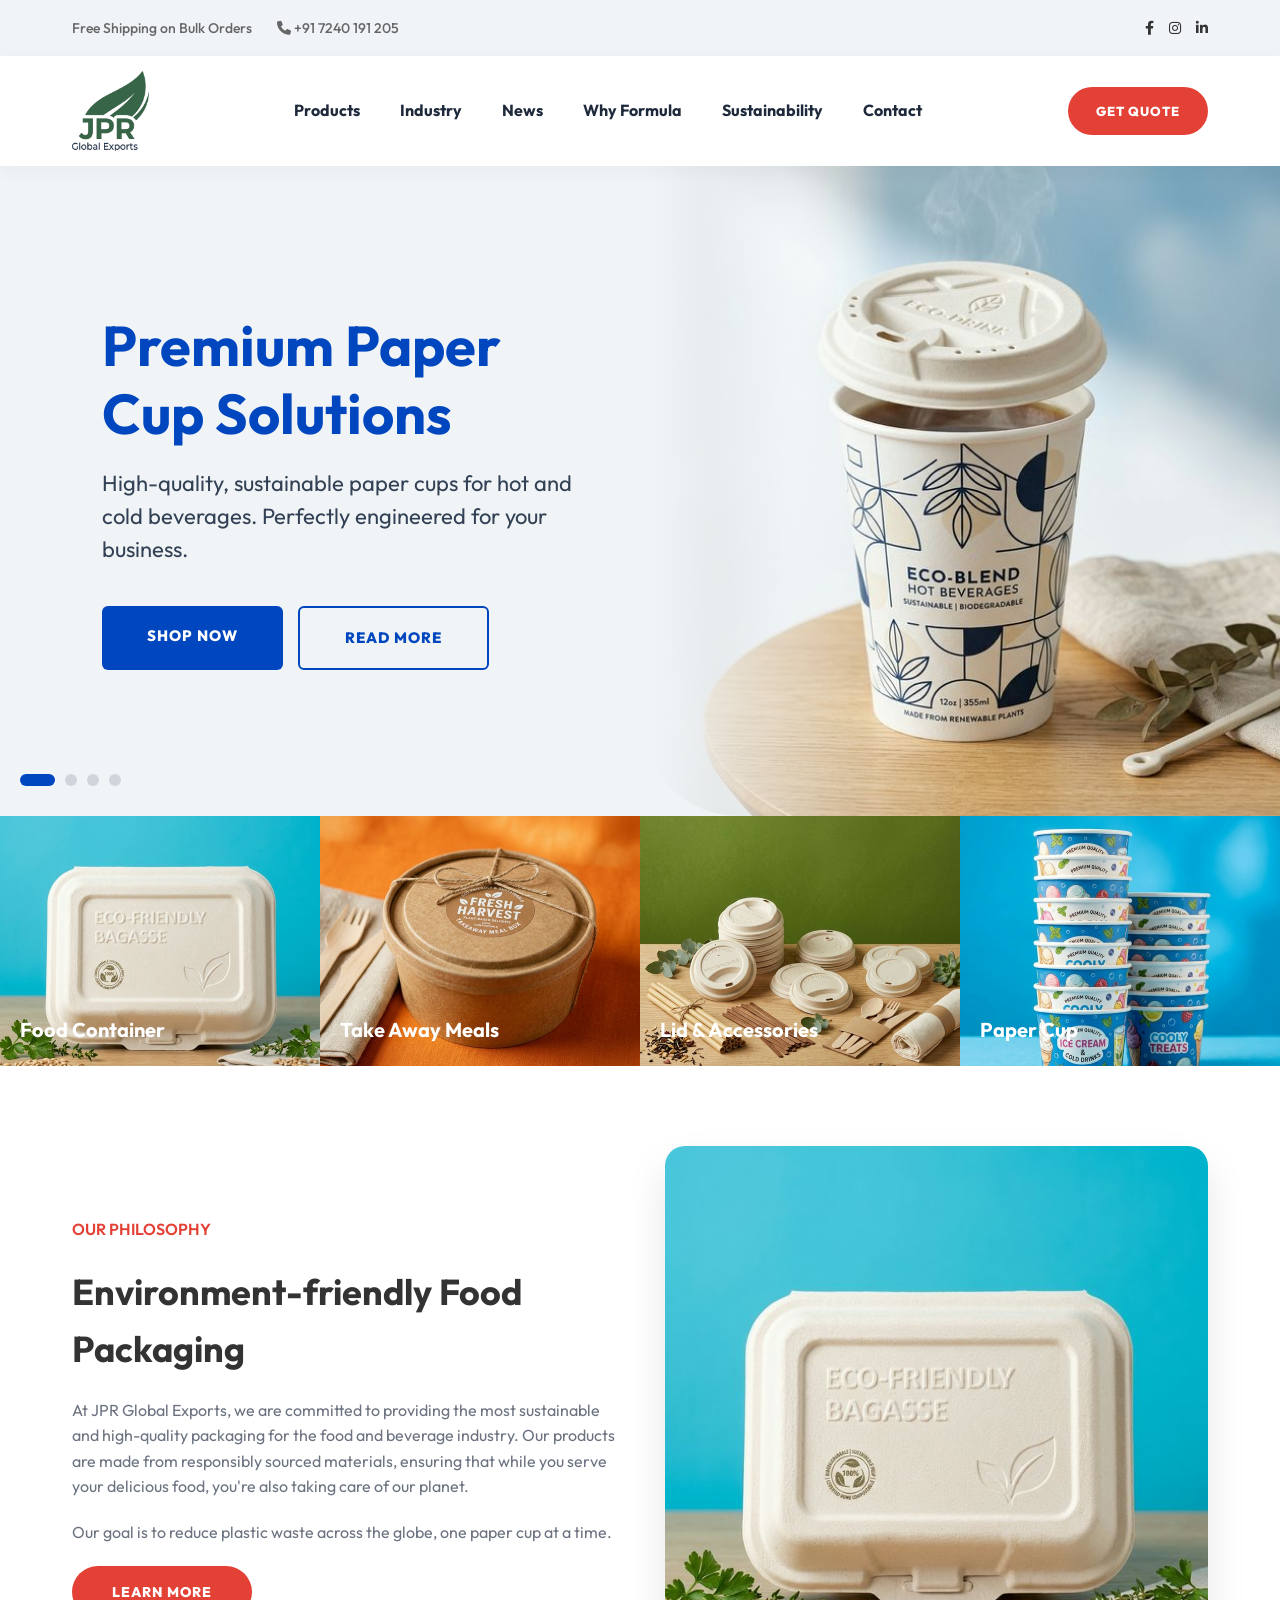
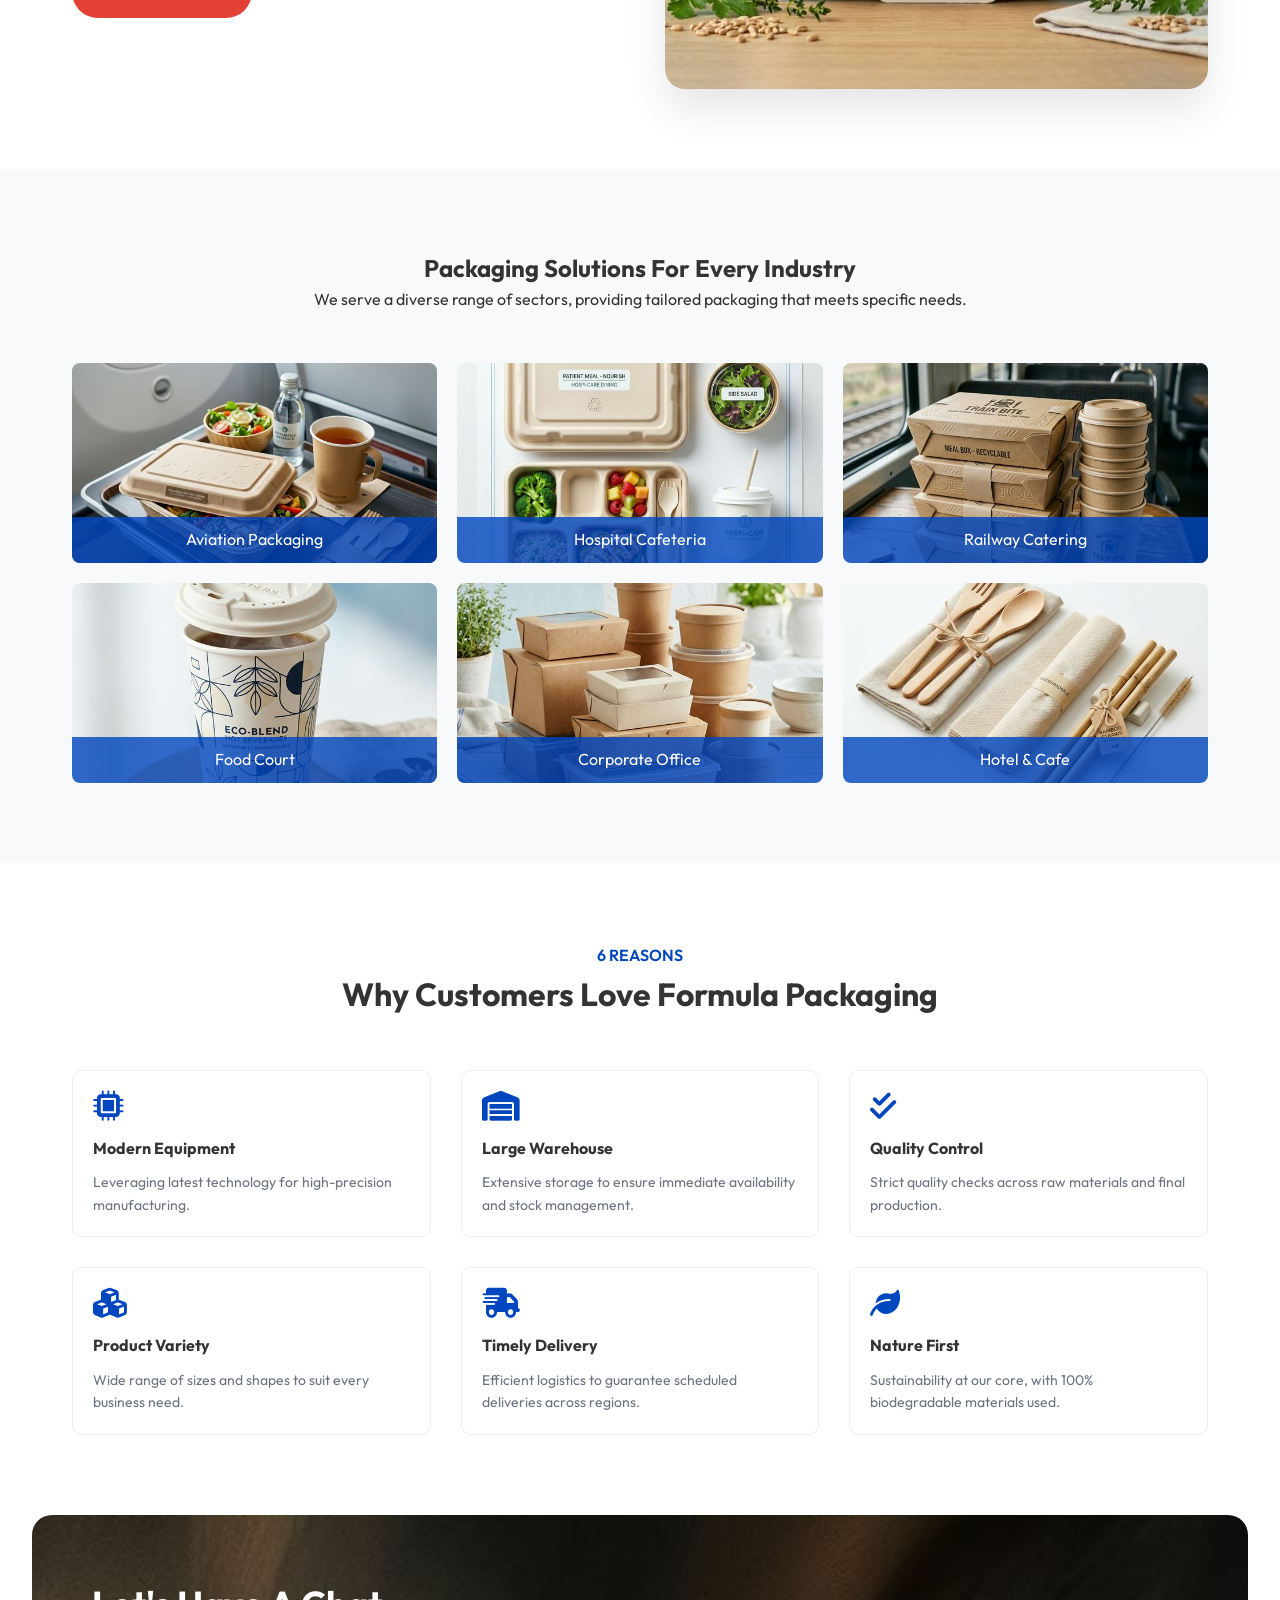
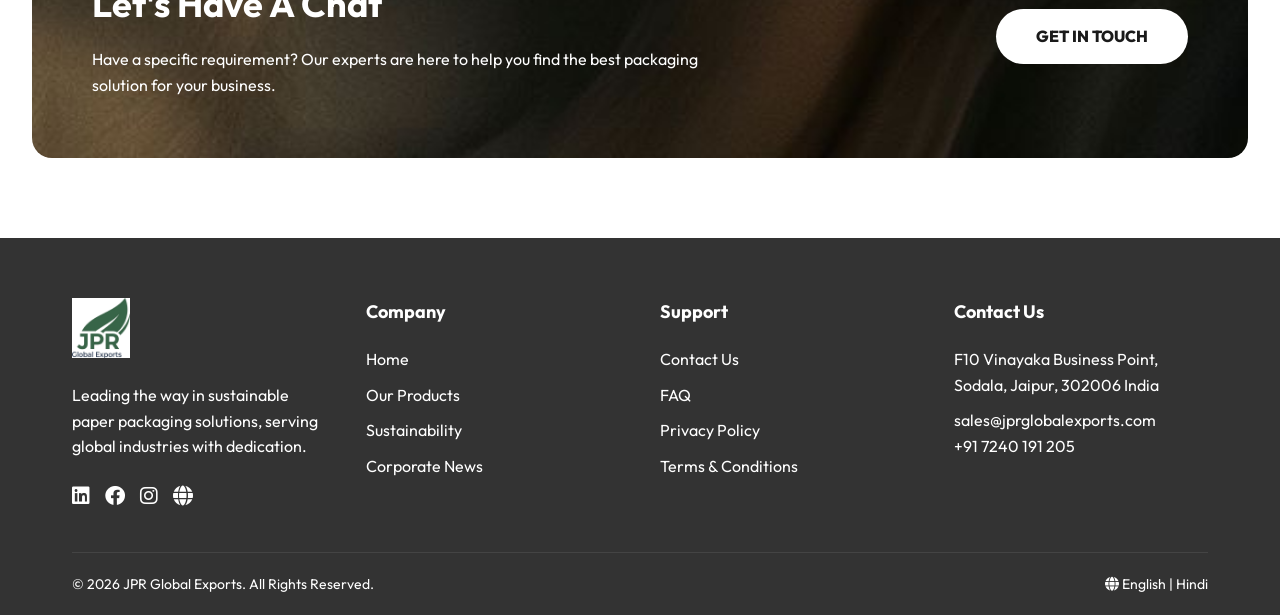
==== commit 0db5617a: "Update business name to JPR Global Exports across all HTML files" ====
--- a/index.html
+++ b/index.html
@@ -4,9 +4,9 @@
 <head>
     <meta charset="UTF-8">
     <meta name="viewport" content="width=device-width, initial-scale=1.0">
-    <title>JPR Global Export | Eco-Friendly Packaging Solutions</title>
+    <title>JPR Global Exports | Eco-Friendly Packaging Solutions</title>
     <meta name="description"
-        content="JPR Global Export is a leading manufacturer of sustainable, eco-friendly food packaging, paper cups, and disposable tableware.">
+        content="JPR Global Exports is a leading manufacturer of sustainable, eco-friendly food packaging, paper cups, and disposable tableware.">
     <!-- Google Fonts -->
     <link rel="preconnect" href="https://fonts.googleapis.com">
     <link rel="preconnect" href="https://fonts.gstatic.com" crossorigin>
@@ -38,7 +38,7 @@
     <header class="site-header">
         <div class="container header-inner">
             <a href="/" class="logo">
-                <img src="./assets/images/logo.jpg" alt="JPR Global Export Logo" style="height: 80px; width: auto;">
+                <img src="./assets/images/logo.jpg" alt="JPR Global Exports Logo" style="height: 80px; width: auto;">
             </a>
             <nav class="nav">
                 <ul class="nav-links">
@@ -164,7 +164,7 @@
                 <div class="about-content">
                     <p style="color: var(--accent-red); font-weight: 600;">OUR PHILOSOPHY</p>
                     <h2>Environment-friendly Food Packaging</h2>
-                    <p>At JPR Global Export, we are committed to providing the most sustainable and high-quality packaging
+                    <p>At JPR Global Exports, we are committed to providing the most sustainable and high-quality packaging
                         for the food and beverage industry. Our products are made from responsibly sourced materials,
                         ensuring that while you serve your delicious food, you're also taking care of our planet.</p>
                     <p>Our goal is to reduce plastic waste across the globe, one paper cup at a time.</p>
@@ -323,7 +323,7 @@
                 </div>
             </div>
             <div class="footer-bottom">
-                <p>&copy; 2026 JPR Global Export. All Rights Reserved.</p>
+                <p>&copy; 2026 JPR Global Exports. All Rights Reserved.</p>
                 <div class="language-selector">
                     <i class="fas fa-globe"></i> English | Hindi
                 </div>
